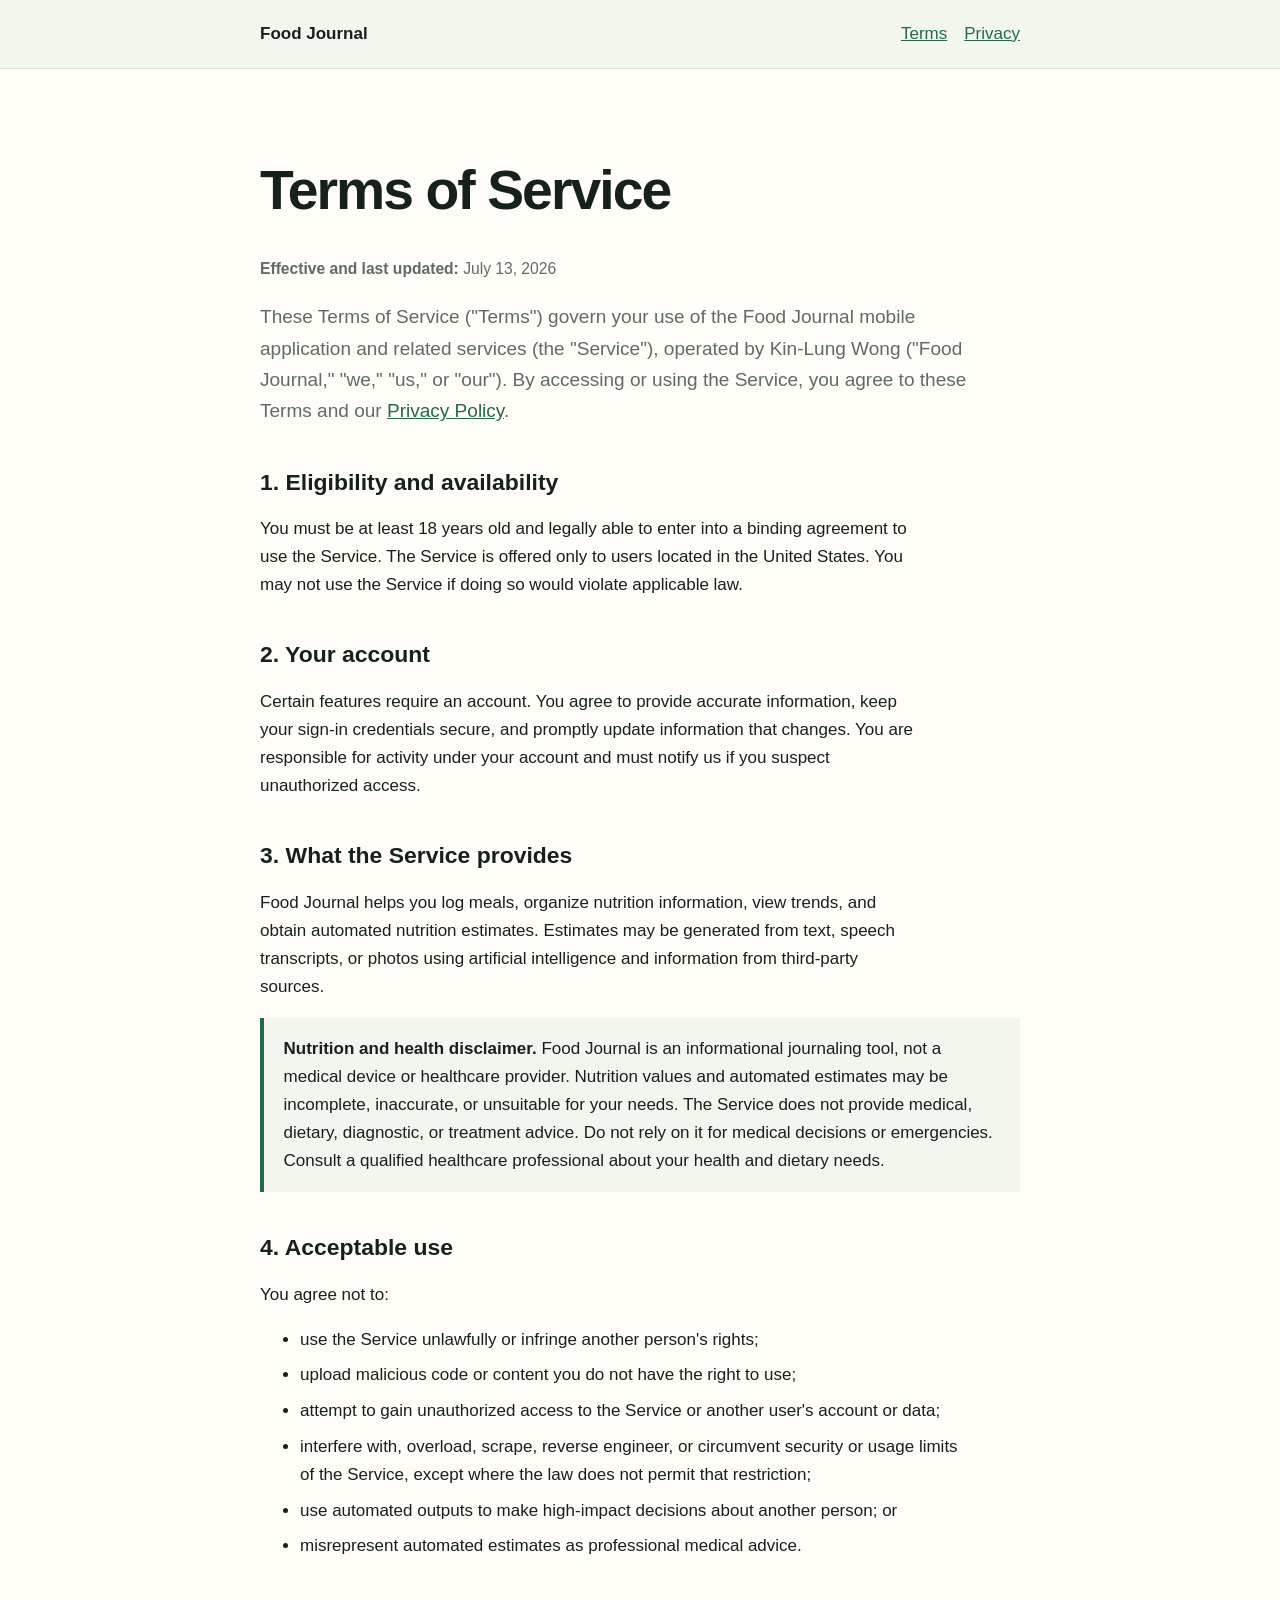
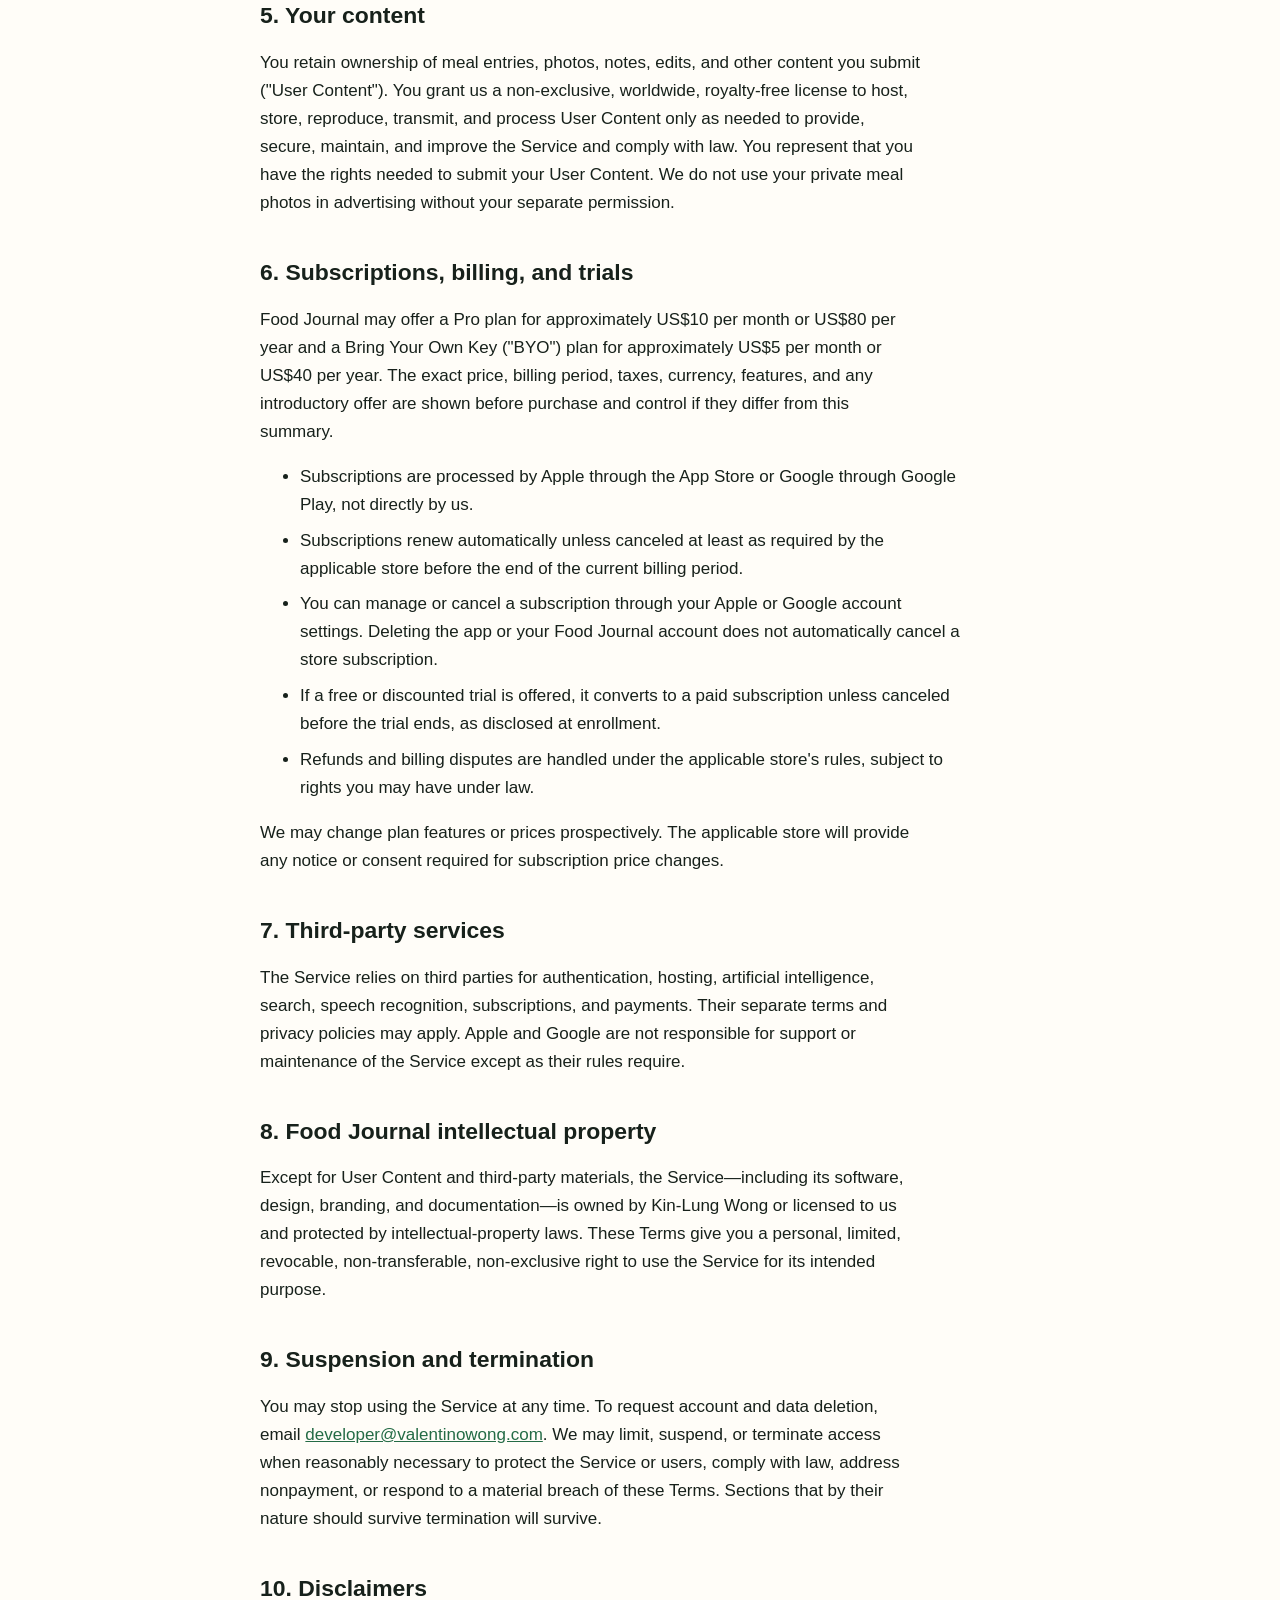
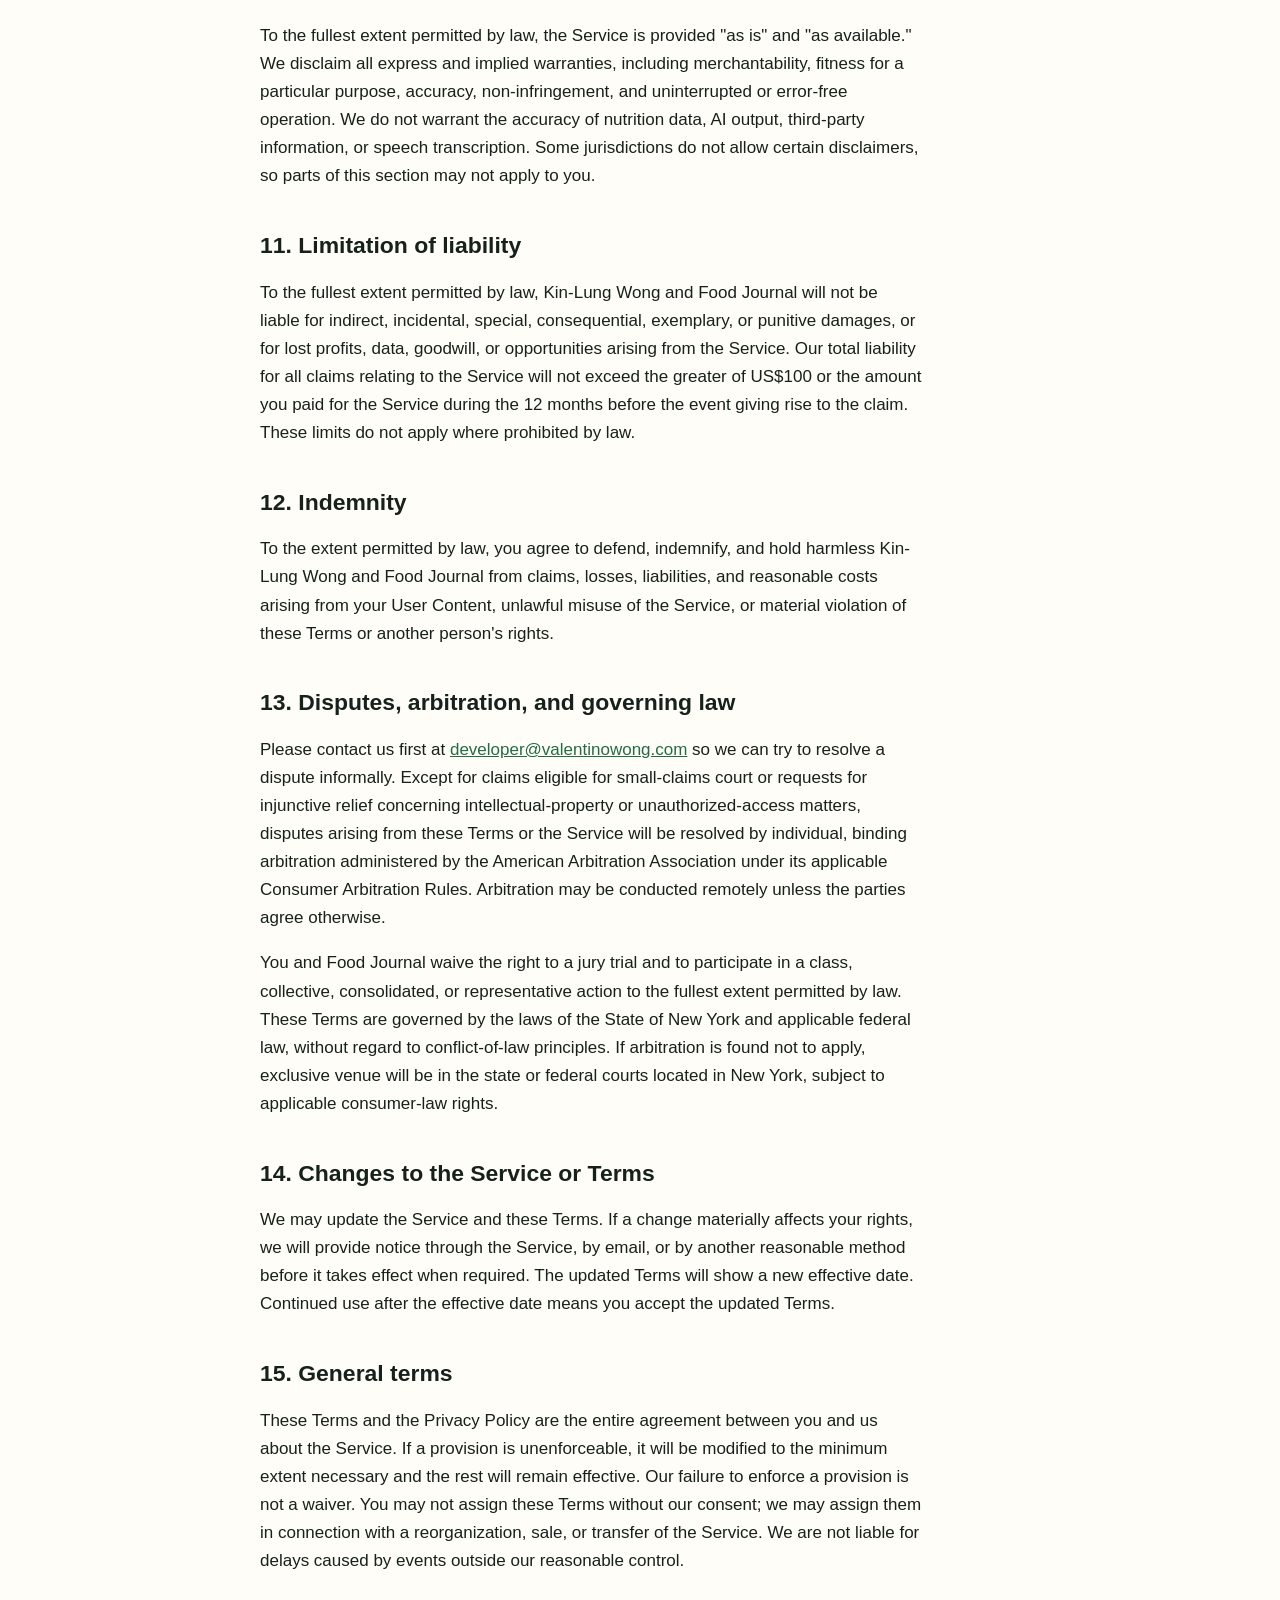
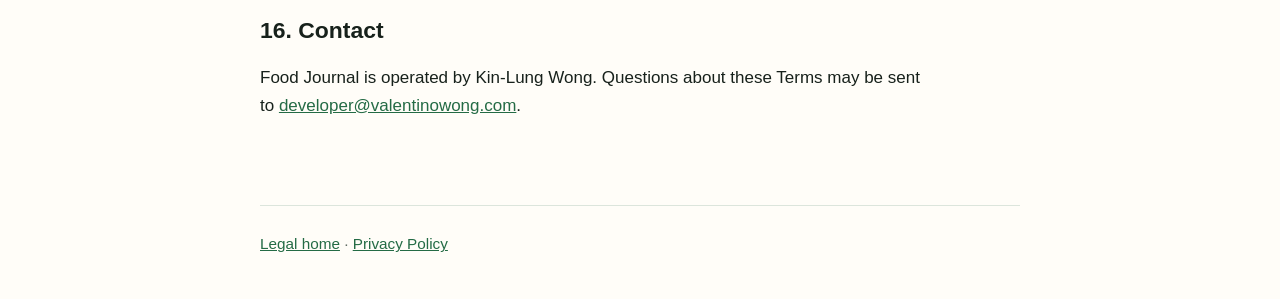
==== terms/index.html @ c44919cc "Add Food Journal legal pages" ====
<!doctype html>
<html lang="en-US">
<head>
  <meta charset="utf-8">
  <meta name="viewport" content="width=device-width, initial-scale=1">
  <meta name="description" content="Terms of Service for the Food Journal app.">
  <title>Terms of Service | Food Journal</title>
  <link rel="stylesheet" href="../styles.css">
</head>
<body>
  <header>
    <nav aria-label="Main navigation">
      <a class="brand" href="../">Food Journal</a>
      <div class="nav-links">
        <a aria-current="page" href="./">Terms</a>
        <a href="../privacy/">Privacy</a>
      </div>
    </nav>
  </header>
  <main>
    <h1>Terms of Service</h1>
    <p class="meta"><strong>Effective and last updated:</strong> July 13, 2026</p>
    <p class="lede">These Terms of Service ("Terms") govern your use of the Food Journal mobile application and related services (the "Service"), operated by Kin-Lung Wong ("Food Journal," "we," "us," or "our"). By accessing or using the Service, you agree to these Terms and our <a href="../privacy/">Privacy Policy</a>.</p>

    <h2>1. Eligibility and availability</h2>
    <p>You must be at least 18 years old and legally able to enter into a binding agreement to use the Service. The Service is offered only to users located in the United States. You may not use the Service if doing so would violate applicable law.</p>

    <h2>2. Your account</h2>
    <p>Certain features require an account. You agree to provide accurate information, keep your sign-in credentials secure, and promptly update information that changes. You are responsible for activity under your account and must notify us if you suspect unauthorized access.</p>

    <h2>3. What the Service provides</h2>
    <p>Food Journal helps you log meals, organize nutrition information, view trends, and obtain automated nutrition estimates. Estimates may be generated from text, speech transcripts, or photos using artificial intelligence and information from third-party sources.</p>
    <div class="notice"><strong>Nutrition and health disclaimer.</strong> Food Journal is an informational journaling tool, not a medical device or healthcare provider. Nutrition values and automated estimates may be incomplete, inaccurate, or unsuitable for your needs. The Service does not provide medical, dietary, diagnostic, or treatment advice. Do not rely on it for medical decisions or emergencies. Consult a qualified healthcare professional about your health and dietary needs.</div>

    <h2>4. Acceptable use</h2>
    <p>You agree not to:</p>
    <ul>
      <li>use the Service unlawfully or infringe another person's rights;</li>
      <li>upload malicious code or content you do not have the right to use;</li>
      <li>attempt to gain unauthorized access to the Service or another user's account or data;</li>
      <li>interfere with, overload, scrape, reverse engineer, or circumvent security or usage limits of the Service, except where the law does not permit that restriction;</li>
      <li>use automated outputs to make high-impact decisions about another person; or</li>
      <li>misrepresent automated estimates as professional medical advice.</li>
    </ul>

    <h2>5. Your content</h2>
    <p>You retain ownership of meal entries, photos, notes, edits, and other content you submit ("User Content"). You grant us a non-exclusive, worldwide, royalty-free license to host, store, reproduce, transmit, and process User Content only as needed to provide, secure, maintain, and improve the Service and comply with law. You represent that you have the rights needed to submit your User Content. We do not use your private meal photos in advertising without your separate permission.</p>

    <h2>6. Subscriptions, billing, and trials</h2>
    <p>Food Journal may offer a Pro plan for approximately US$10 per month or US$80 per year and a Bring Your Own Key ("BYO") plan for approximately US$5 per month or US$40 per year. The exact price, billing period, taxes, currency, features, and any introductory offer are shown before purchase and control if they differ from this summary.</p>
    <ul>
      <li>Subscriptions are processed by Apple through the App Store or Google through Google Play, not directly by us.</li>
      <li>Subscriptions renew automatically unless canceled at least as required by the applicable store before the end of the current billing period.</li>
      <li>You can manage or cancel a subscription through your Apple or Google account settings. Deleting the app or your Food Journal account does not automatically cancel a store subscription.</li>
      <li>If a free or discounted trial is offered, it converts to a paid subscription unless canceled before the trial ends, as disclosed at enrollment.</li>
      <li>Refunds and billing disputes are handled under the applicable store's rules, subject to rights you may have under law.</li>
    </ul>
    <p>We may change plan features or prices prospectively. The applicable store will provide any notice or consent required for subscription price changes.</p>

    <h2>7. Third-party services</h2>
    <p>The Service relies on third parties for authentication, hosting, artificial intelligence, search, speech recognition, subscriptions, and payments. Their separate terms and privacy policies may apply. Apple and Google are not responsible for support or maintenance of the Service except as their rules require.</p>

    <h2>8. Food Journal intellectual property</h2>
    <p>Except for User Content and third-party materials, the Service—including its software, design, branding, and documentation—is owned by Kin-Lung Wong or licensed to us and protected by intellectual-property laws. These Terms give you a personal, limited, revocable, non-transferable, non-exclusive right to use the Service for its intended purpose.</p>

    <h2>9. Suspension and termination</h2>
    <p>You may stop using the Service at any time. To request account and data deletion, email <a href="mailto:developer@valentinowong.com">developer@valentinowong.com</a>. We may limit, suspend, or terminate access when reasonably necessary to protect the Service or users, comply with law, address nonpayment, or respond to a material breach of these Terms. Sections that by their nature should survive termination will survive.</p>

    <h2>10. Disclaimers</h2>
    <p>To the fullest extent permitted by law, the Service is provided "as is" and "as available." We disclaim all express and implied warranties, including merchantability, fitness for a particular purpose, accuracy, non-infringement, and uninterrupted or error-free operation. We do not warrant the accuracy of nutrition data, AI output, third-party information, or speech transcription. Some jurisdictions do not allow certain disclaimers, so parts of this section may not apply to you.</p>

    <h2>11. Limitation of liability</h2>
    <p>To the fullest extent permitted by law, Kin-Lung Wong and Food Journal will not be liable for indirect, incidental, special, consequential, exemplary, or punitive damages, or for lost profits, data, goodwill, or opportunities arising from the Service. Our total liability for all claims relating to the Service will not exceed the greater of US$100 or the amount you paid for the Service during the 12 months before the event giving rise to the claim. These limits do not apply where prohibited by law.</p>

    <h2>12. Indemnity</h2>
    <p>To the extent permitted by law, you agree to defend, indemnify, and hold harmless Kin-Lung Wong and Food Journal from claims, losses, liabilities, and reasonable costs arising from your User Content, unlawful misuse of the Service, or material violation of these Terms or another person's rights.</p>

    <h2>13. Disputes, arbitration, and governing law</h2>
    <p>Please contact us first at <a href="mailto:developer@valentinowong.com">developer@valentinowong.com</a> so we can try to resolve a dispute informally. Except for claims eligible for small-claims court or requests for injunctive relief concerning intellectual-property or unauthorized-access matters, disputes arising from these Terms or the Service will be resolved by individual, binding arbitration administered by the American Arbitration Association under its applicable Consumer Arbitration Rules. Arbitration may be conducted remotely unless the parties agree otherwise.</p>
    <p>You and Food Journal waive the right to a jury trial and to participate in a class, collective, consolidated, or representative action to the fullest extent permitted by law. These Terms are governed by the laws of the State of New York and applicable federal law, without regard to conflict-of-law principles. If arbitration is found not to apply, exclusive venue will be in the state or federal courts located in New York, subject to applicable consumer-law rights.</p>

    <h2>14. Changes to the Service or Terms</h2>
    <p>We may update the Service and these Terms. If a change materially affects your rights, we will provide notice through the Service, by email, or by another reasonable method before it takes effect when required. The updated Terms will show a new effective date. Continued use after the effective date means you accept the updated Terms.</p>

    <h2>15. General terms</h2>
    <p>These Terms and the Privacy Policy are the entire agreement between you and us about the Service. If a provision is unenforceable, it will be modified to the minimum extent necessary and the rest will remain effective. Our failure to enforce a provision is not a waiver. You may not assign these Terms without our consent; we may assign them in connection with a reorganization, sale, or transfer of the Service. We are not liable for delays caused by events outside our reasonable control.</p>

    <h2>16. Contact</h2>
    <p>Food Journal is operated by Kin-Lung Wong. Questions about these Terms may be sent to <a href="mailto:developer@valentinowong.com">developer@valentinowong.com</a>.</p>
  </main>
  <footer>
    <a href="../">Legal home</a> · <a href="../privacy/">Privacy Policy</a>
  </footer>
</body>
</html>
---- styles.css ----
:root {
  color-scheme: light;
  --ink: #17211b;
  --muted: #5f6b64;
  --paper: #fffdf8;
  --wash: #f2f6ef;
  --line: #dce5dc;
  --accent: #246b45;
}

* { box-sizing: border-box; }

html { font-size: 17px; }

body {
  margin: 0;
  background: var(--paper);
  color: var(--ink);
  font-family: ui-sans-serif, -apple-system, BlinkMacSystemFont, "Segoe UI", sans-serif;
  line-height: 1.65;
}

a { color: var(--accent); }
a:hover { text-decoration-thickness: 2px; }

header {
  border-bottom: 1px solid var(--line);
  background: var(--wash);
}

nav, main, footer {
  width: min(100% - 2rem, 760px);
  margin-inline: auto;
}

nav {
  display: flex;
  align-items: center;
  justify-content: space-between;
  gap: 1rem;
  min-height: 4rem;
}

.brand {
  color: var(--ink);
  font-weight: 750;
  text-decoration: none;
}

.nav-links { display: flex; gap: 1rem; }

main { padding: 3.25rem 0 4rem; }
h1 { font-size: clamp(2rem, 8vw, 3.25rem); line-height: 1.05; letter-spacing: -0.035em; }
h2 { margin-top: 2.4rem; font-size: 1.35rem; line-height: 1.25; }
h3 { margin-top: 1.5rem; font-size: 1.05rem; }
p, li { max-width: 70ch; }
li + li { margin-top: 0.45rem; }
.lede { color: var(--muted); font-size: 1.12rem; }
.meta { color: var(--muted); font-size: 0.92rem; }

.cards {
  display: grid;
  grid-template-columns: repeat(auto-fit, minmax(240px, 1fr));
  gap: 1rem;
  margin-top: 2rem;
}

.card {
  display: block;
  padding: 1.4rem;
  border: 1px solid var(--line);
  border-radius: 14px;
  background: white;
  color: var(--ink);
  text-decoration: none;
}

.card:hover { border-color: var(--accent); }
.card strong { display: block; margin-bottom: 0.35rem; }

.notice {
  padding: 1rem 1.15rem;
  border-left: 4px solid var(--accent);
  background: var(--wash);
}

footer {
  padding: 1.5rem 0 2.5rem;
  border-top: 1px solid var(--line);
  color: var(--muted);
  font-size: 0.9rem;
}

@media (max-width: 520px) {
  html { font-size: 16px; }
  nav { align-items: flex-start; flex-direction: column; padding-block: 1rem; }
  main { padding-top: 2.25rem; }
}
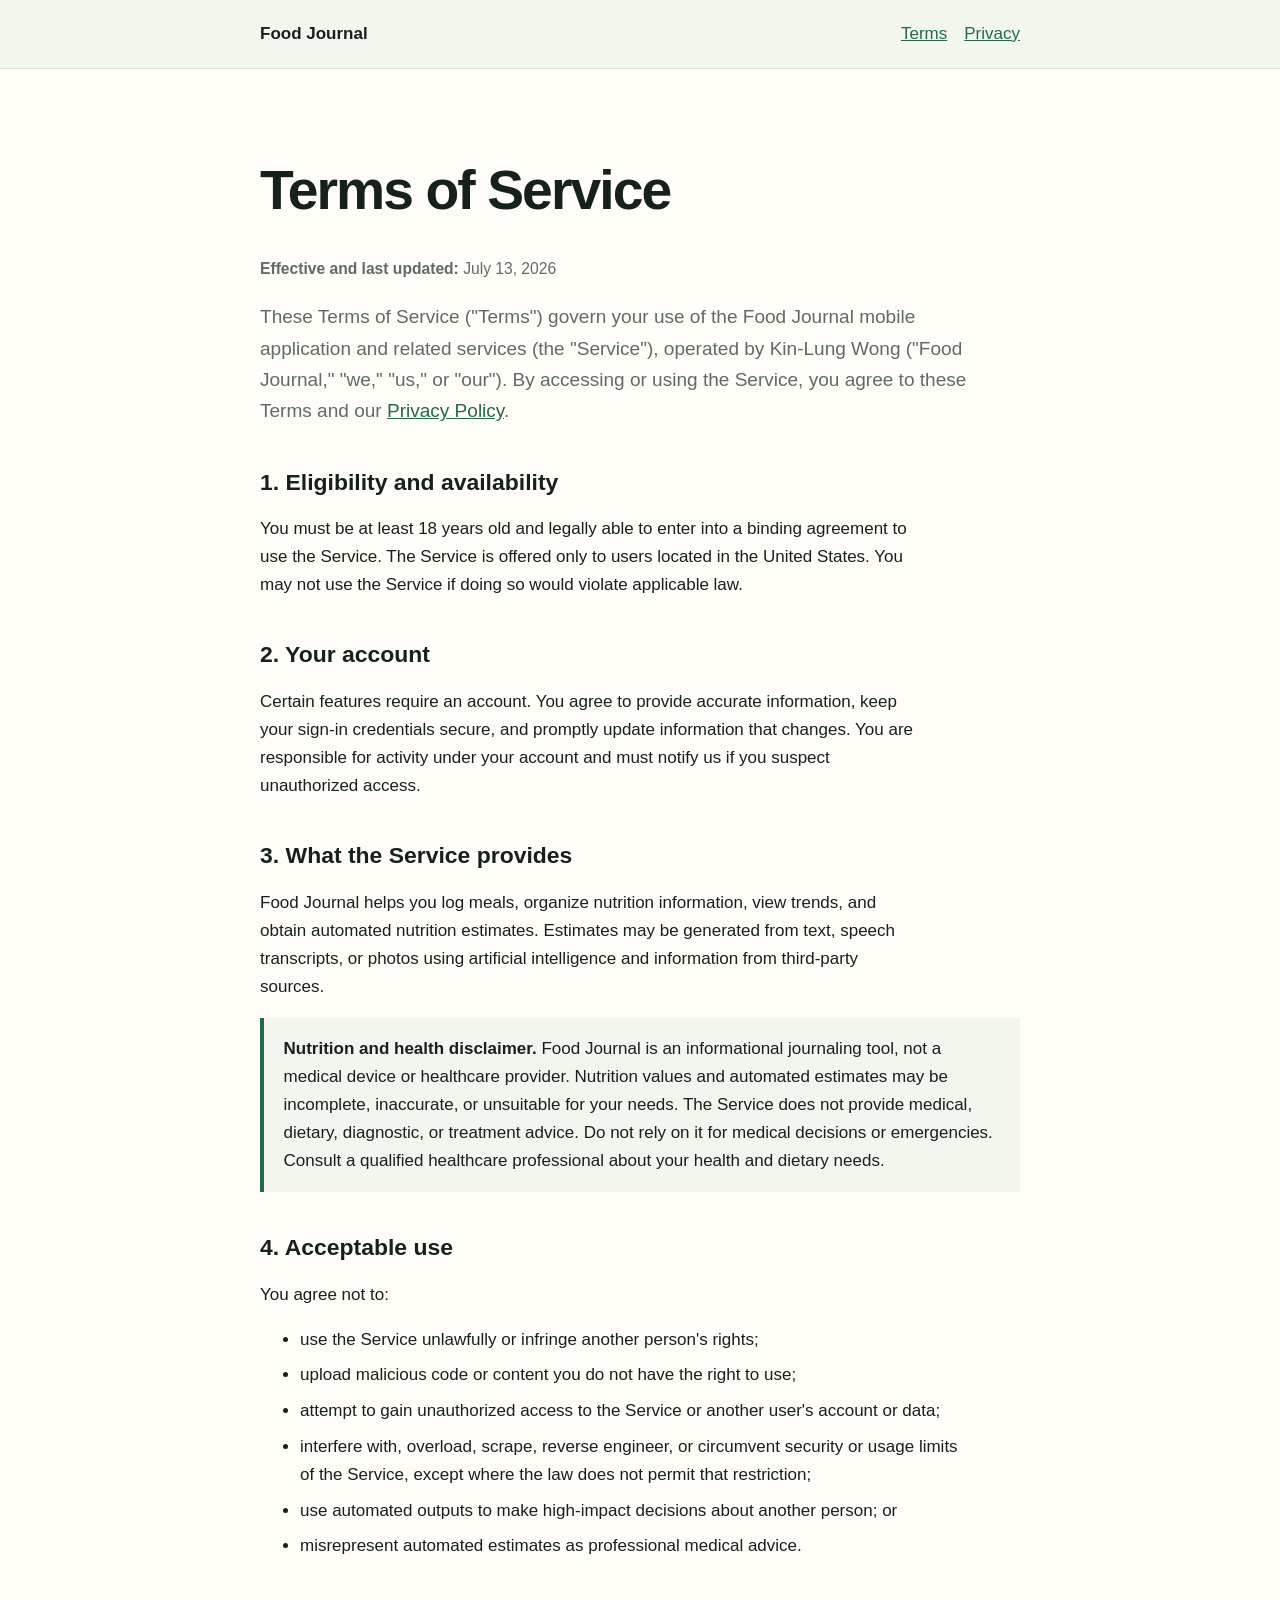
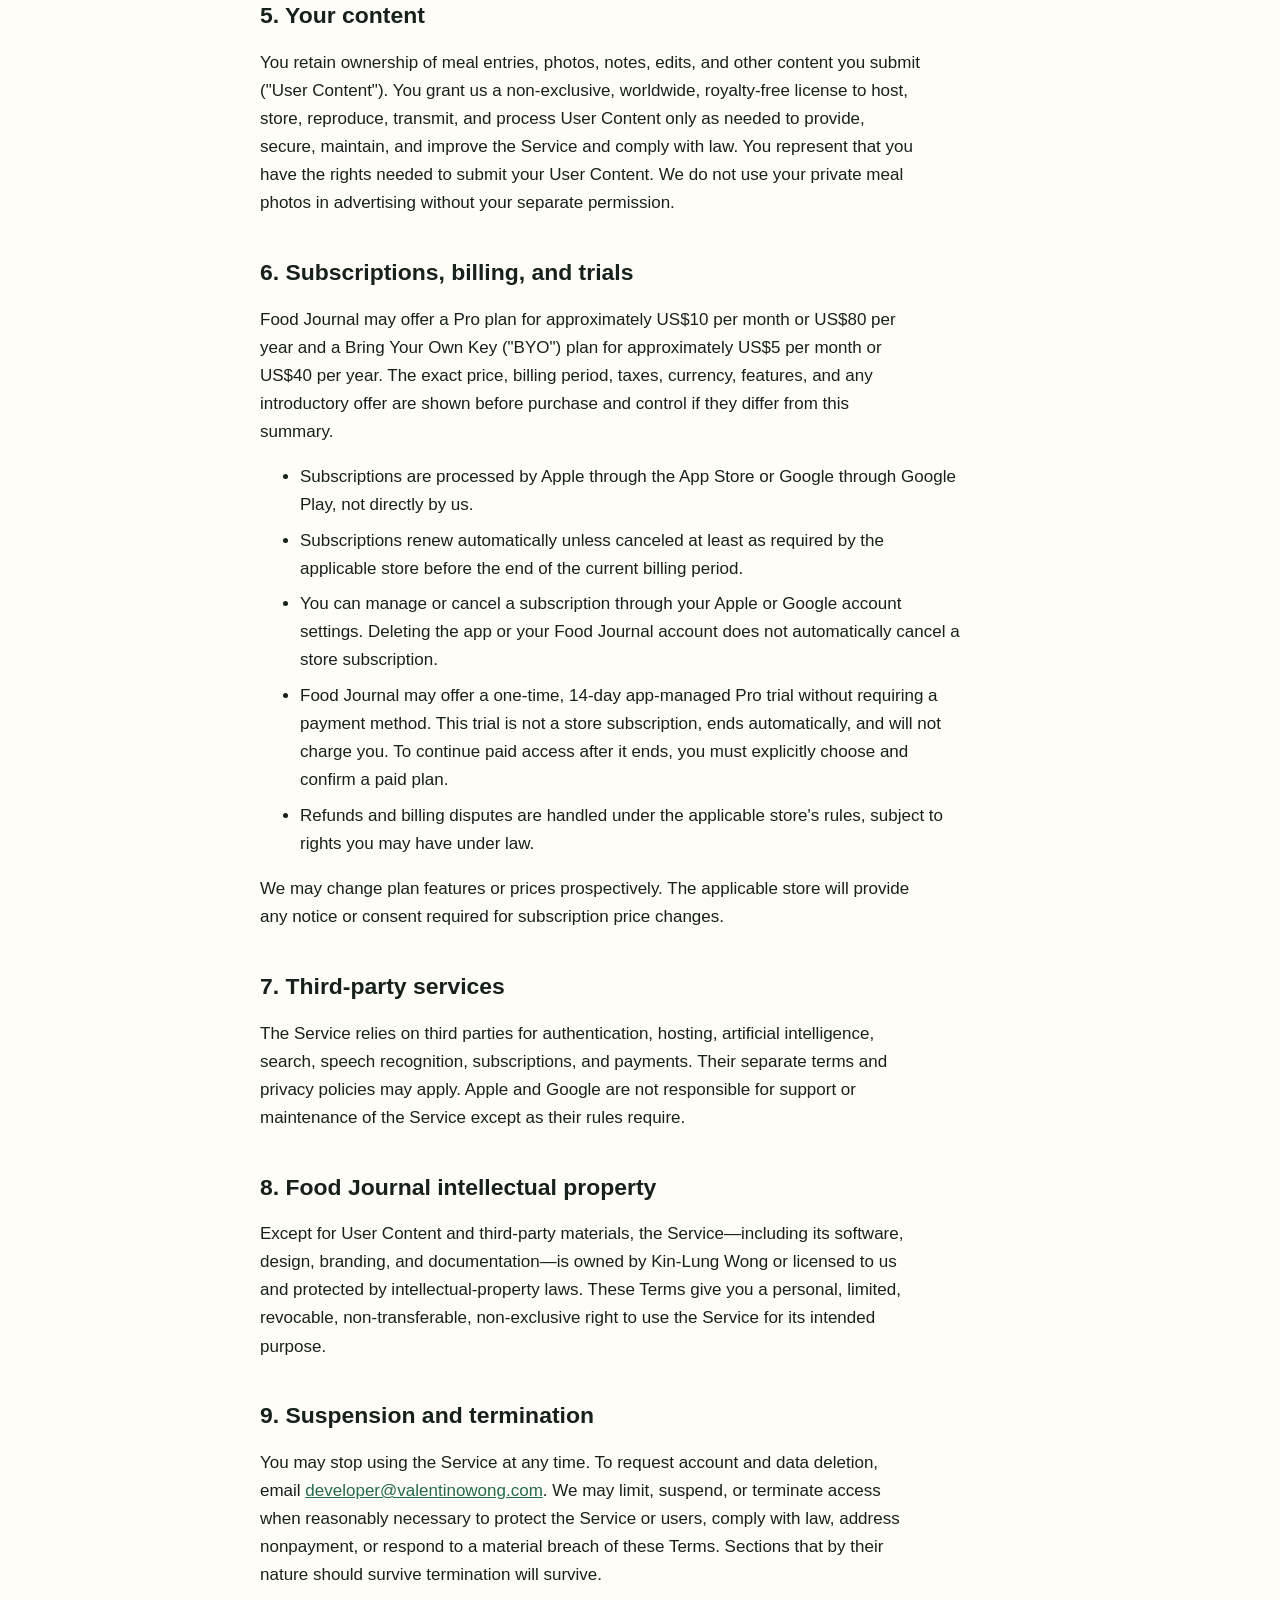
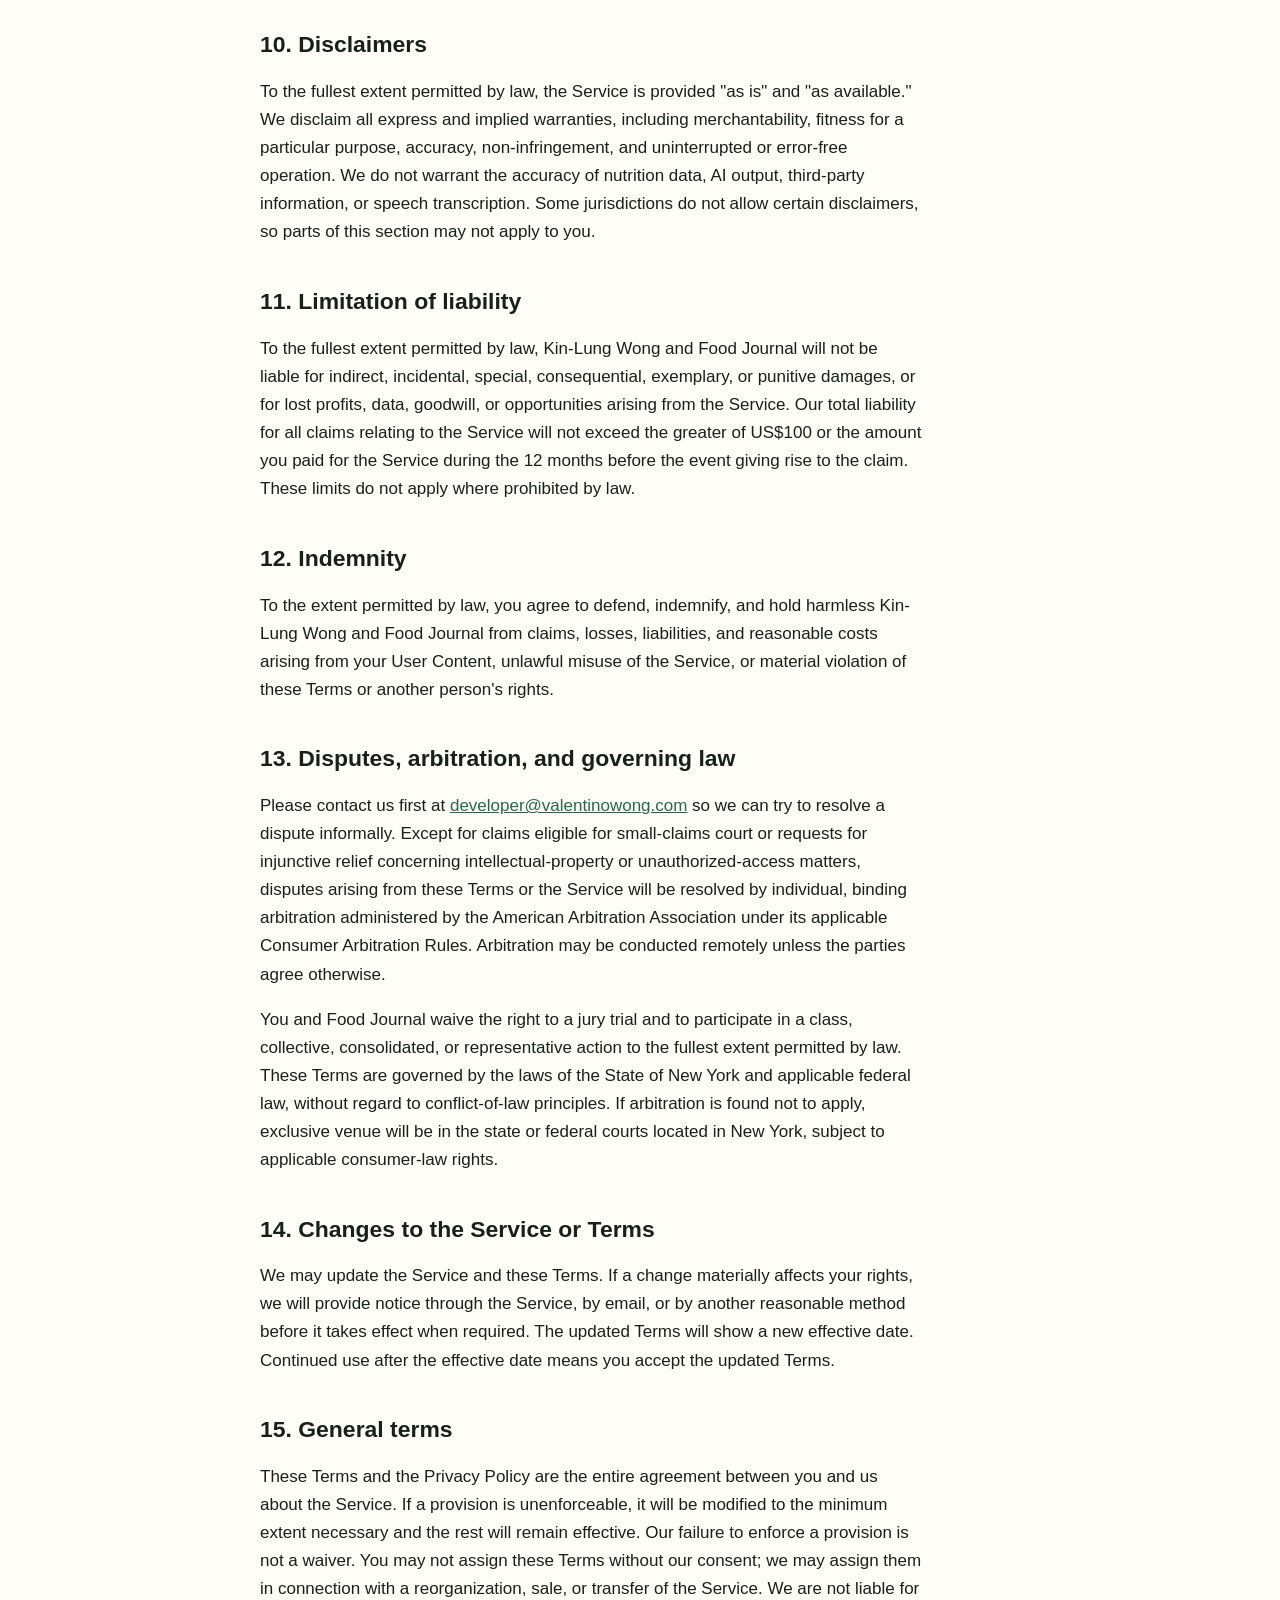
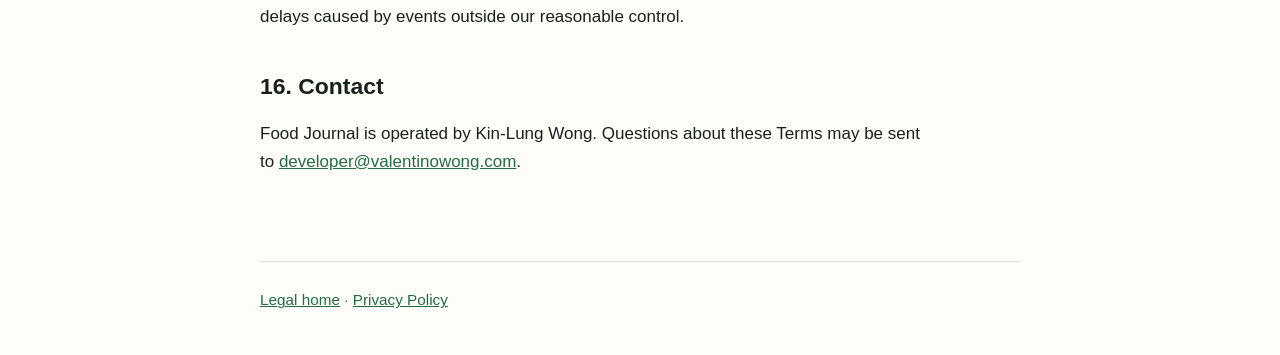
==== commit 4dfc3c4c: "Clarify opt-in trial terms" ====
--- a/terms/index.html
+++ b/terms/index.html
@@ -52,7 +52,7 @@
       <li>Subscriptions are processed by Apple through the App Store or Google through Google Play, not directly by us.</li>
       <li>Subscriptions renew automatically unless canceled at least as required by the applicable store before the end of the current billing period.</li>
       <li>You can manage or cancel a subscription through your Apple or Google account settings. Deleting the app or your Food Journal account does not automatically cancel a store subscription.</li>
-      <li>If a free or discounted trial is offered, it converts to a paid subscription unless canceled before the trial ends, as disclosed at enrollment.</li>
+      <li>Food Journal may offer a one-time, 14-day app-managed Pro trial without requiring a payment method. This trial is not a store subscription, ends automatically, and will not charge you. To continue paid access after it ends, you must explicitly choose and confirm a paid plan.</li>
       <li>Refunds and billing disputes are handled under the applicable store's rules, subject to rights you may have under law.</li>
     </ul>
     <p>We may change plan features or prices prospectively. The applicable store will provide any notice or consent required for subscription price changes.</p>
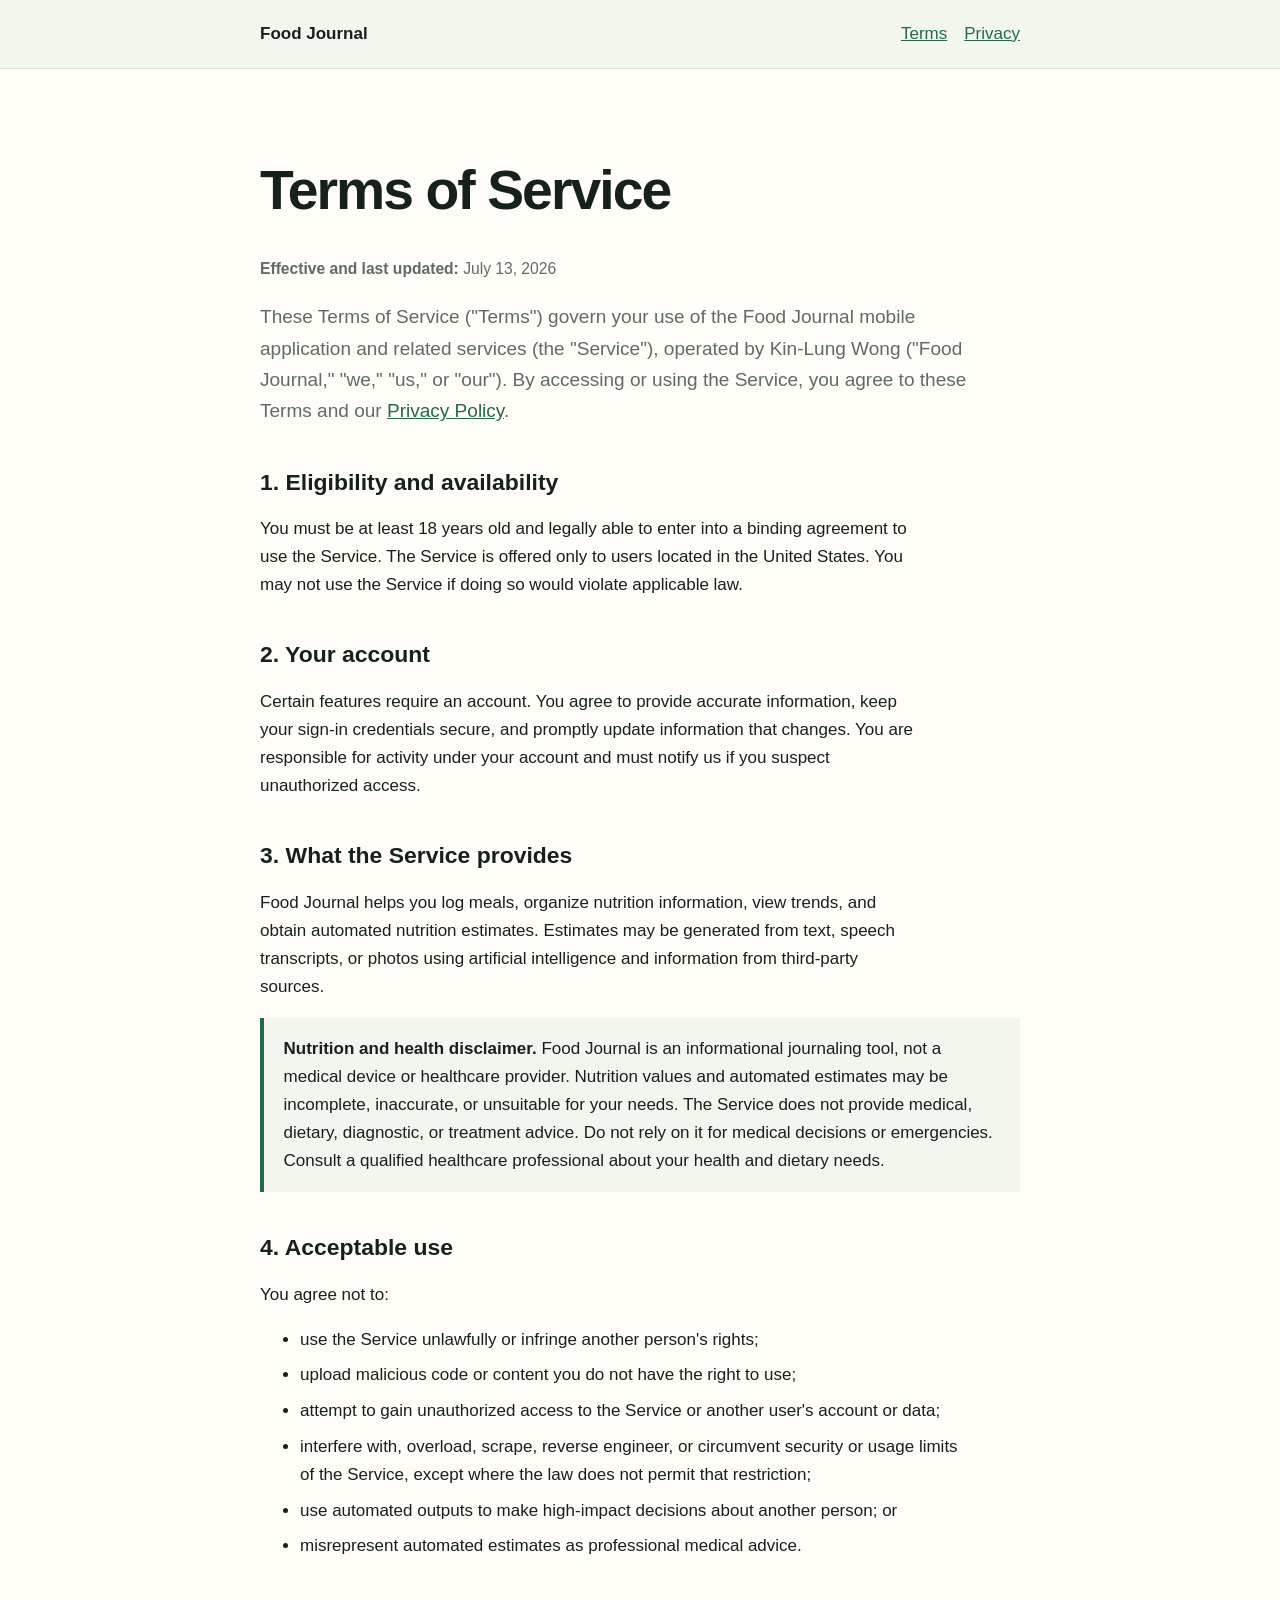
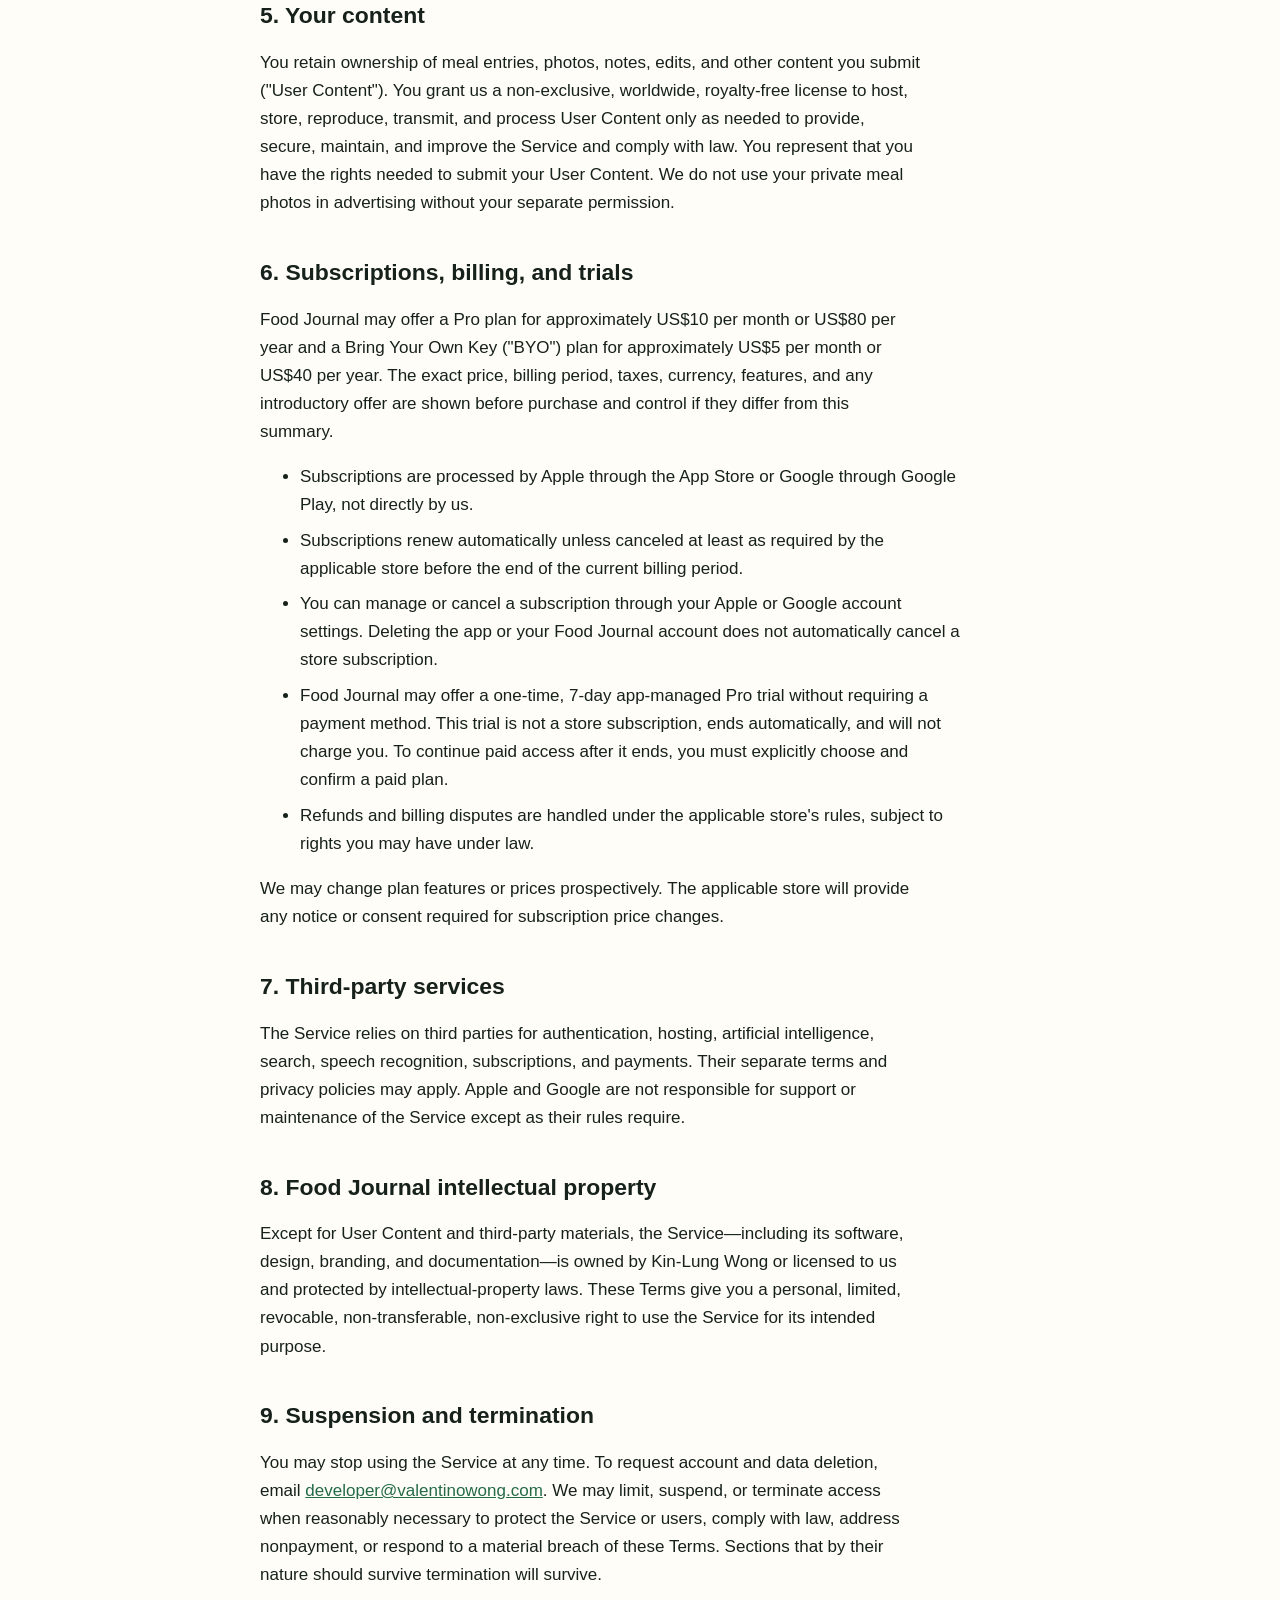
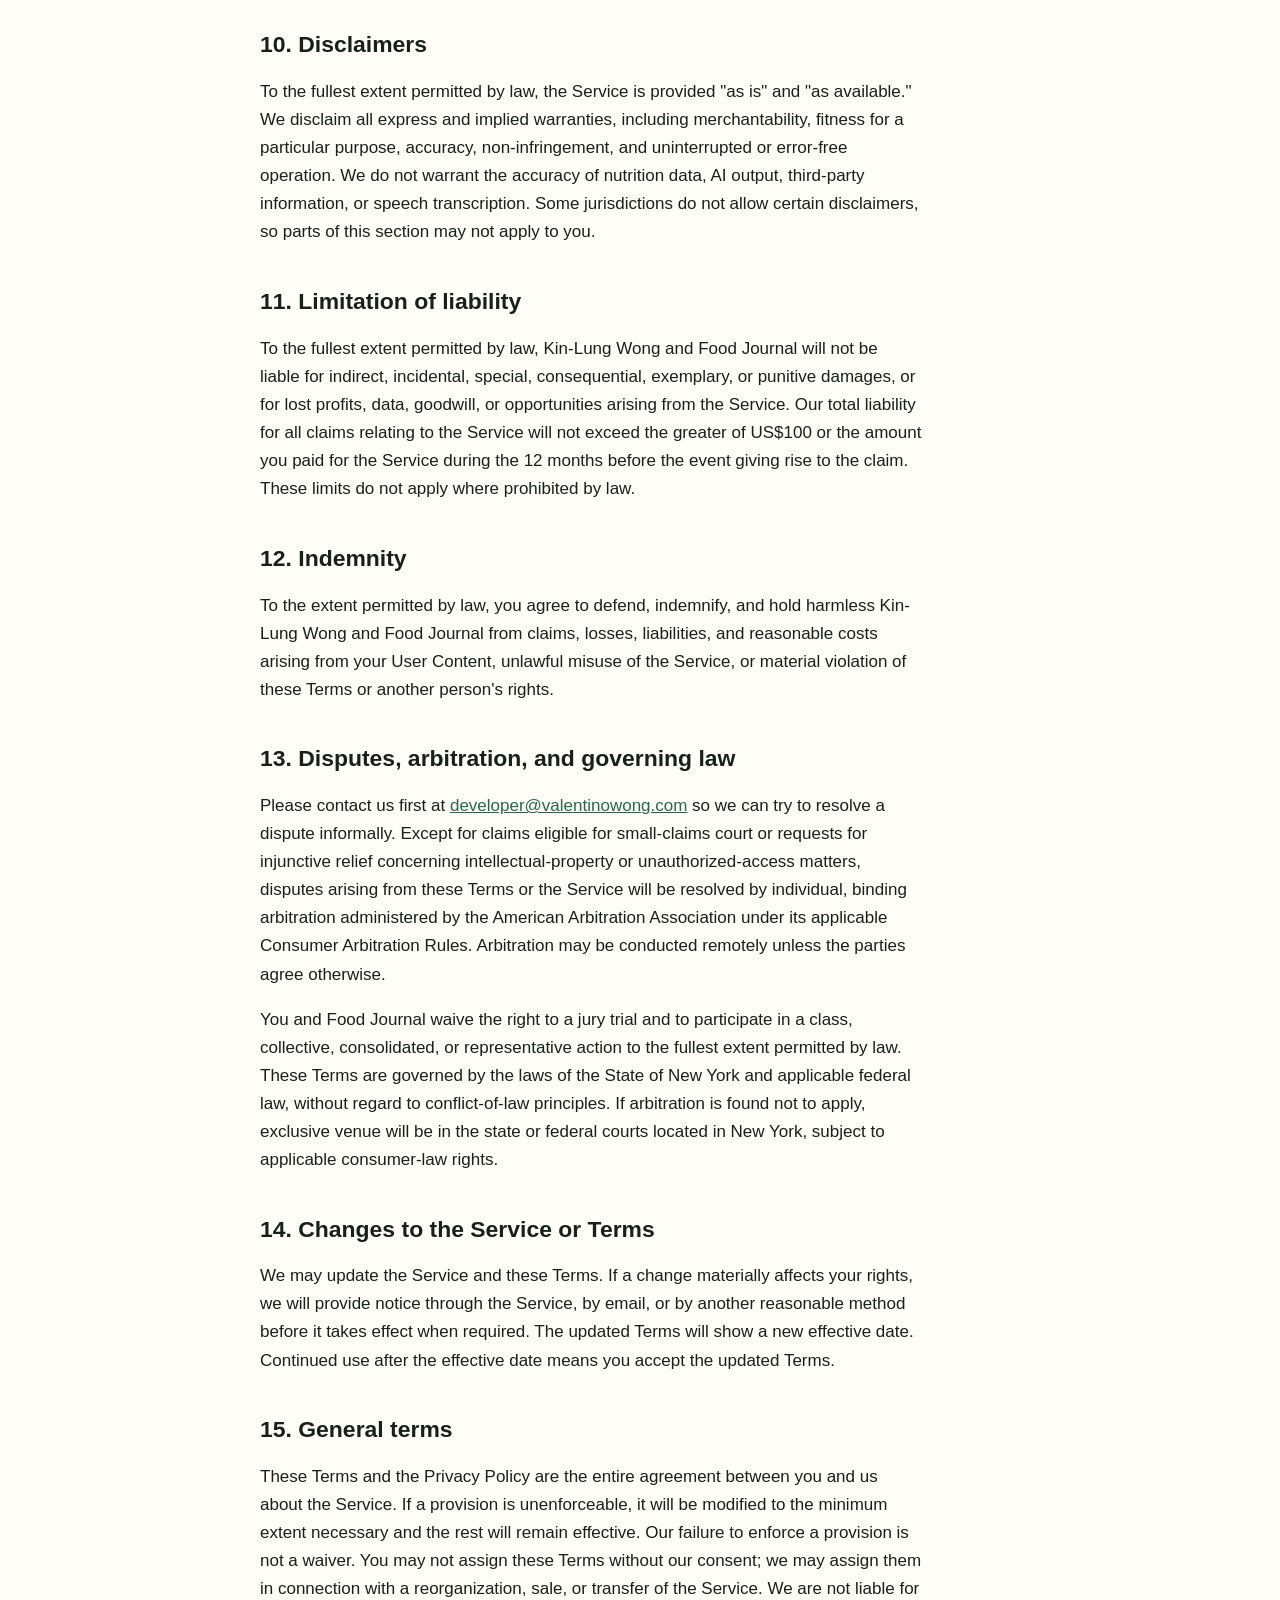
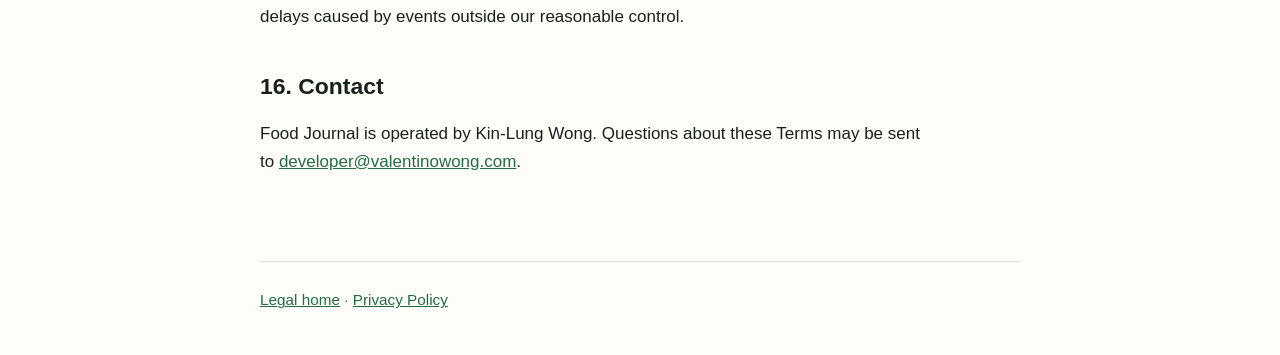
==== commit a515214d: "Change free trial to seven days" ====
--- a/terms/index.html
+++ b/terms/index.html
@@ -52,7 +52,7 @@
       <li>Subscriptions are processed by Apple through the App Store or Google through Google Play, not directly by us.</li>
       <li>Subscriptions renew automatically unless canceled at least as required by the applicable store before the end of the current billing period.</li>
       <li>You can manage or cancel a subscription through your Apple or Google account settings. Deleting the app or your Food Journal account does not automatically cancel a store subscription.</li>
-      <li>Food Journal may offer a one-time, 14-day app-managed Pro trial without requiring a payment method. This trial is not a store subscription, ends automatically, and will not charge you. To continue paid access after it ends, you must explicitly choose and confirm a paid plan.</li>
+      <li>Food Journal may offer a one-time, 7-day app-managed Pro trial without requiring a payment method. This trial is not a store subscription, ends automatically, and will not charge you. To continue paid access after it ends, you must explicitly choose and confirm a paid plan.</li>
       <li>Refunds and billing disputes are handled under the applicable store's rules, subject to rights you may have under law.</li>
     </ul>
     <p>We may change plan features or prices prospectively. The applicable store will provide any notice or consent required for subscription price changes.</p>
